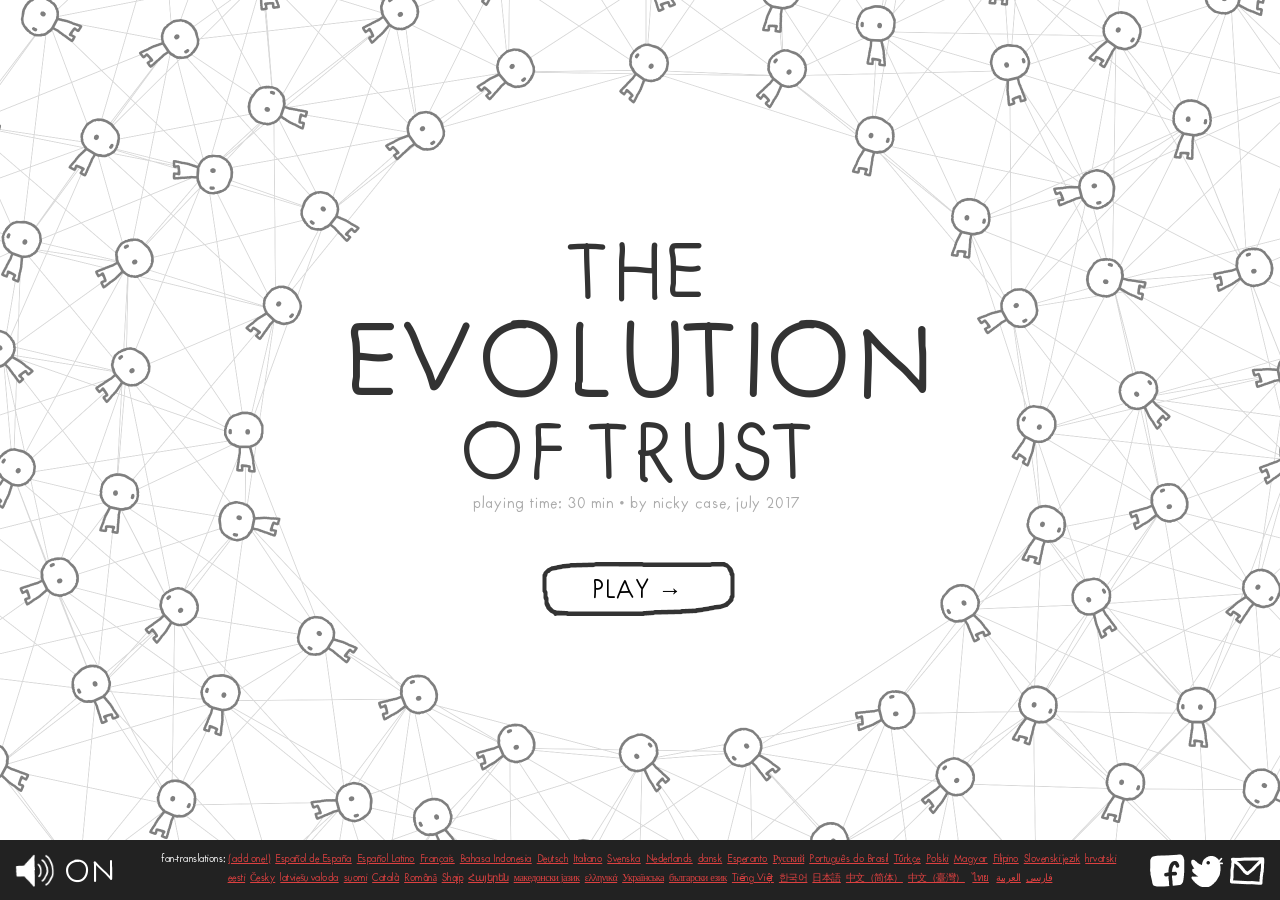
==== index.html @ 4451cc28 "feat(stage-1): Telegram Mini App каркас — порт игры + aiogram-бот Игра (CC0) -> webapp/ as-is; index" ====
<!--

TRANSLATION GUIDE:
https://github.com/ncase/trust#how-to-translate-this-thang

Hello fan-translaters!
First off, thank you so much for taking the time to help out,
I super appreciate it. :3 Anyway, to make translation a bit easier
(or at least less painful) I've scattered comments about on
what things you should translate, plus any additional info

Translate the following files:

    index.html - The title & social sharing text (a few words)
    words.html - All the words for the interactive itself (~3,300 words)
    (optional) notes/index.html - The footnotes (~1,100 words)
    (optional) peeps/index.html - The full credits (a few words)

Many thanks again!

<3,
~ Nicky Case

-->
<!doctype>
<html>
<head>

	<!-- TO TRANSLATE: "title", "description" -->
	<title>The Evolution of Trust</title>
	<meta name="description" content="an interactive guide to the game theory of why &amp; how we trust each other"/>
    <meta content="text/html;charset=utf-8" http-equiv="Content-Type">
	<meta content="utf-8" http-equiv="encoding">
	<meta charset="utf-8">
	<link rel="icon" type="image/png" href="favicon.png">

	<!-- TO TRANSLATE: "name", "description" -->
	<meta itemprop="name" content="The Evolution of Trust">
	<meta itemprop="description" content="an interactive guide to the game theory of why &amp; how we trust each other">
	<meta itemprop="image" content="http://ncase.me/trust/social/thumbnail.png">

	<!-- TO TRANSLATE: "name", "description" -->
	<meta name="twitter:card" content="summary_large_image">
	<meta name="twitter:site" content="@ncasenmare">
	<meta name="twitter:title" content="The Evolution of Trust">
	<meta name="twitter:description" content="an interactive guide to the game theory of why &amp; how we trust each other">
	<meta name="twitter:creator" content="@ncasenmare">
	<meta name="twitter:image" content="http://ncase.me/trust/social/thumbnail.png">

	<!-- TO TRANSLATE: "name", "description" -->
	<meta property="og:title" content="The Evolution of Trust">
	<meta property="og:type" content="website">
	<meta property="og:url" content="http://ncase.me/trust/">
	<meta property="og:image" content="http://ncase.me/trust/social/thumbnail.png">
	<meta property="og:description" content="an interactive guide to the game theory of why &amp; how we trust each other">

	<!-- Telegram Mini App SDK — до игрового кода (Telegram.WebApp должен существовать к window.onload) -->
	<script src="https://telegram.org/js/telegram-web-app.js"></script>
	<meta name="viewport" content="width=device-width, initial-scale=1, viewport-fit=cover">

	<!-- Styles -->
	<link rel="stylesheet" href="css/slides.css?v11">
	<link rel="stylesheet" href="css/balloon.css?v11">

</head>
<body>
	<div id="preloader">loading...</div> <!-- TRANSLATE THIS -->
	<div style="display:none" id="main">
		<div id="slideshow_container">
			<div id="slideshow"></div>
			<div id="scratcher"></div>
		</div>
	</div>
	<div style="display:none" id="footer">
		<div id="sound" sound="on" class="no-select">
			<div id="sound_icon"></div>
			<div id="sound_on">ON</div> <!-- TRANSLATE THIS -->
			<div id="sound_off">OFF</div> <!-- TRANSLATE THIS -->
		</div>
		<div id="select"></div>

		<!-- TRANSLATE "title" & "text". Make sure it's less than 112 characters, for Twitter's sake -->
		<!-- Also, change "link" to whatever the link for the translated version will be! -->
		<sharing title="The Evolution of Trust"
				 text="People no longer trust each other. Why? And how can we fix it? An interactive guide to the game theory of trust:"
				 link="http://ncase.me/trust/"></sharing>

		<!-- List of translations thus far! -->
		<div id="translations">
			fan-translations:
			<a href="https://github.com/ncase/trust#how-to-translate-this-thang" target="_blank">(add one!)</a>&nbsp;
			<a href="https://ccamara.github.io/trust/">Español de España</a>&nbsp;
			<a href="https://maeriens.github.io/trust/">Español Latino</a>&nbsp;
			<a href="https://ayowel.github.io/trust/">Français</a>&nbsp;
			<a href="https://chairulakmal.github.io/trust/">Bahasa Indonesia</a>&nbsp;
			<a href="https://jkoelling.github.io/trust/">Deutsch</a>&nbsp;
			<a href="https://lvdt.github.io/trust/">Italiano</a>&nbsp;
			<a href="http://trust.alicedarner.se/">Svenska</a>&nbsp;
			<a href="https://rayraz.github.io/trust/">Nederlands</a>&nbsp;
			<a href="https://mok0.github.io/trust/">dansk</a>&nbsp;
			<a href="https://januscahill.github.io/trust/">Esperanto</a>&nbsp;
			<a href="https://notdotteam.github.io/trust/">Русский</a>&nbsp;
			<a href="https://brunolemos.github.io/trust/">Português do Brasil</a>&nbsp;
			<a href="https://osaatcioglu.github.io/trust/">Türkçe</a>&nbsp;
			<a href="https://sin.github.io/trust/">Polski</a>&nbsp;
			<a href="http://ncase.me/trust-hu/">Magyar</a>&nbsp;
			<a href="https://tiwalaph.github.io/TiwalaPH/">Filipino</a>&nbsp;
			<a href="https://matejko124.github.io/trust/">Slovenski jezik</a>&nbsp;
			<a href="http://www.varljiv.org/evolucija-povjerenja/index.html">hrvatski</a>&nbsp;
			<a href="http://ncase.me/trust-et/">eesti</a>&nbsp;
			<a href="https://nextghost.github.io/trust/">Česky</a>&nbsp;
			<a href="https://reversedfate.github.io/trust/">latviešu valoda</a>&nbsp;
			<a href="https://1luap.github.io/trust/">suomi</a>&nbsp;
			<a href="https://fbricart.github.io/trust/">Català</a>&nbsp;
			<a href="https://enfactorial.github.io/trust/">Română</a>&nbsp;
			<a href="https://kreshnik.github.io/trust/">Shqip</a>&nbsp;
			<a href="https://kamee.gitlab.io/trust/">Հայերեն</a>&nbsp;
			<a href="https://stosto2.github.io/trust/">македонски јазик</a>&nbsp;
			<a href="https://lightspot21.github.io/trust/">ελληνικά</a>&nbsp;
			<a href="https://yaroslav-f.github.io/trust/">Українська</a>&nbsp;
			<a href="http://ncase.me/trust-bg/">български език</a>&nbsp;
			<a href="https://nghiatt90.github.io/trust-vn/">Tiếng Việt</a>&nbsp;
			<a href="https://osori.github.io/trust-ko/">한국어</a>&nbsp;
			<a href="https://htlife.github.io/trust_jp/">日本語</a>&nbsp;
			<a href="https://sekai.co/trust/">中文（简体）</a>&nbsp;
			<a href="https://audreyt.github.io/trust-zh-TW/">中文（臺灣）</a>	&nbsp;
			<a href="http://myhtmlcopy.epizy.com/trust/">ไทย</a> &nbsp;
			<a href="https://hamed.github.io/trust/">فارسی</a>&nbsp;
			<a href="https://ihoudjedje.github.io/trust/">العربية</a>
		</div>

	</div>
</body>
</html>

<!-- Libraries -->
<script src="js/lib/helpers.js?v11"></script>
<script src="js/lib/pegasus.js?v11"></script>
<script>var c_ = {};</script>
<script src="js/lib/minpubsub.src.js?v11"></script>
<script src="js/lib/q.js?v11"></script>
<script src="js/lib/pixi.min.js?v11"></script>
<script src="js/lib/howler.js?v11"></script>
<script>var createjs = window;</script>
<script src="js/lib/tweenjs-0.6.2.min.js?v11"></script>
<script>Ticker.framerate=60; Ticker.paused=true;</script>
<script src="js/lib/sharing.js?v11"></script>

<!-- Core Engine -->
<script src="js/core/Loader.js?v11"></script>
<script src="js/core/Slideshow.js?v11"></script>
<script src="js/core/SlideSelect.js?v11"></script>
<script src="js/core/Button.js?v11"></script>
<script src="js/core/TextBox.js?v11"></script>
<script src="js/core/Words.js?v11"></script>
<script src="js/core/IncDecNumber.js?v11"></script>
<script src="js/core/Slider.js?v11"></script>
<script src="js/core/Scratcher.js?v11"></script>
<script src="js/core/Background.js?v11"></script>
<script src="js/core/ImageBox.js?v11"></script>
<script src="js/core/PayoffsUI.js?v11"></script>

<!-- Simulations -->
<script src="js/sims/Splash.js?v11"></script>
<script src="js/sims/PD.js?v11"></script>
<script src="js/sims/Iterated.js?v11"></script>
<script src="js/sims/Tournament.js?v11"></script>
<script src="js/sims/SandboxUI.js?v11"></script>

<!-- Slides -->
<script src="js/slides/0_Slides_Intro.js?v11"></script>
<script src="js/slides/1_Slides_OneOff.js?v11"></script>
<script src="js/slides/2_Slides_Iterated.js?v11"></script>
<script src="js/slides/3_Slides_Tournament.js?v11"></script>
<script src="js/slides/4_Slides_Evolution.js?v11"></script>
<script src="js/slides/5_Slides_Distrust.js?v11"></script>
<script src="js/slides/6_Slides_Noise.js?v11"></script>
<script src="js/slides/7_Slides_Sandbox.js?v11"></script>
<script src="js/slides/8_Slides_Conclusion.js?v11"></script>
<script src="js/slides/9_Slides_Credits.js?v11"></script>

<!-- Main Code -->
<script src="js/main.js?v11"></script>

<!-- Telegram-слой (наш) — после main.js: slideshow/publish/subscribe уже определены -->
<script src="js/telegram/init.js?v11"></script>
---- css/slides.css ----
@font-face{
	font-family: 'FuturaHandwritten';
	font-style: normal;
	src: url('FuturaHandwritten.ttf') format('truetype');
}

html,body{
	width: 100%;
	height: 100%;
}

body{

	margin:0;
	overflow: hidden;

	background: #fff;

	font-family: 'FuturaHandwritten';
	color: #333;
	font-size: 20px;

}
#preloader{
	position: absolute;
    margin: auto;
    top: 0;
    left: 0;
    right: 0;
    bottom: 0;
    width: 200px;
    height: 50px;
    font-size: 30px;
    text-align: center;
}
#main{
	width: 100%;
	height: calc(100% - 60px);
	position: relative;
	overflow: hidden;
}
#footer{
	position: absolute;
	z-index: 1000;
	width: 100%;
	height: 60px;
	background: #222;
}
s{
	text-decoration: line-through;
}

#translations{
	margin: 10px auto;
    font-size: 10px;
    line-height: 19px;
    color: #fff;
    text-align: center;
    width: 960px;
    letter-spacing: -0.5px;
}
#translations a{
	color:#dd4040;
}
#translations a:hover{
	color:#ee5151;
}



/*************************/
/******* SOUND *******/
/*************************/
#sound{
	position: absolute;
	left:13px;
	top:5px;
	width: 100px;
	height: 50px;
	cursor: pointer;
}
#sound > div{
	position: absolute;
}
#sound #sound_icon{
	background: url(../assets/ui/sound.png);
	background-size: auto 100%;
	width: 40px;
	height: 40px;
	top: 5px;
	left:2px;
}
#sound #sound_on, #sound #sound_off{
	left: 52px;
    font-size: 30px;
    line-height: 55px;
}
#sound #sound_on{
	color:#fff;
}
#sound #sound_off{
	color:#595959;
}
#sound[sound=off] #sound_icon{
	background-position: -40px 0;
}
#sound[sound=on] #sound_on, #sound[sound=off] #sound_off{
	display: block;
}
#sound[sound=off] #sound_on, #sound[sound=on] #sound_off{
	display: none;
}

.sharing{
	position: absolute;
	width:120px;
	height:40px;
	top:10px;
	right:13px;
}
.sharing img{
	width: 40px;
	height: 40px;
}

/*************************/
/******* SLIDESHOW *******/
/*************************/

#slideshow_container{
	width:0; height:0;
	position:absolute;
	margin:auto;
	top:0; left:0; right:0; bottom:0;
}
#slideshow{

	/*border: 1px solid rgba(0,0,0,0.2);*/
	width:960px;
	height:540px;

	/* Center this thing */
	position: absolute;
	left:-480px;
	top:-270px;

}
.object{
	position: absolute;
	transition: left 0.5s ease-in-out, top 0.5s ease-in-out;
}
.fader{
	transition: opacity 0.5s ease-in-out !important;
}

/******** Text Box ********/

.textbox{}
.textbox > div{
	position: absolute;
}
/* fake bold */
.textbox b{
	font-weight: normal;
	text-shadow:1px 0 0 currentColor;
}


.label{
	position: absolute;
}

/********* Button ********/

.no-select{
	-webkit-user-select: none;
	-moz-user-select: none;
	-ms-user-select: none;
	user-select: none;
	cursor: default;
}
.button{
	z-index: 0;
	-webkit-user-select: none;
	-moz-user-select: none;
	-ms-user-select: none;
	user-select: none;

	transform-origin: 97.5px 27.5px;
	transition: transform 0.1s ease-out;

	text-align: center;
}
.button #background{
	position: absolute;
	background: url(../assets/ui/button.png);
	width:250px; height:125px;
	background-size: 100%;
	top:-35px; left:-30px;
	pointer-events:none;
	cursor: default;
}
.button #text{

	font-family: 'FuturaHandwritten';
	color: #000;
	font-size: 24px;

	width: 180px;
	height: 30px;
	text-align: center;

	position: absolute;
	top:14px; left:5px;

	cursor: default;

}
.button #hitbox{
	position: absolute;
	width:195px; height:55px;
	cursor: pointer;
}
.button[hover=yes]{
	z-index: 100;
	transform: scale(1.02, 1.02);
}
.button[hover=yes] #background{
	background-position: 0px -125px !important;
}
.button[deactivated=yes] #background{
	background-position: 0px -250px !important;
}
.button[deactivated=yes] #text{
	color: #CCCCCC;
}
.button[deactivated=yes] #hitbox{
	display: none;
}
.button[size=short]{
	transform-origin: 57.5px 27.5px;
}
.button[size=short] #background{
	background: url(../assets/ui/button_short.png);
	background-size: 100%;
	width:150px; left:-20px;
}
.button[size=short] #text{
	width:105px;
	/*font-size: 18px;
    top: 18px;*/
}
.button[size=short] #hitbox{
	width:115px;
}
.button[size=long]{
	transform-origin: 172.5px 27.5px;
}
.button[size=long] #background{
	background: url(../assets/ui/button_long.png);
	background-size: 100%;
	width:400px;
}
.button[size=long] #text{
	width:330px;
	top: 11px;
}
.button[size=long] #hitbox{
	width:345px;
}
.button:active{
    transform: scale(0.95, 0.95);
}


/*************************/
/****** SANDBOX UI *******/
/*************************/

#sandbox_tabs{
	position: absolute;
	left: 460px; top:-10px;
	background: url(../assets/ui/sandbox_tabs.png);
	width:500px; height:470px;
	background-size: auto 100%;

	-webkit-user-select: none;  /* Chrome all / Safari all */
	-moz-user-select: none;     /* Firefox all */
	-ms-user-select: none;      /* IE 10+ */
	user-select: none;
	cursor: default;
}
#sandbox_tabs > div{
	position: absolute;
}
#sandbox_tabs .hitbox{
	cursor: pointer;
	font-size: 25px;
	top: 22px;
}
#sandbox_tabs .sandbox_page{
	width: 433px;
	height: 385px;
	left: 33px;
	top: 80px;
}
.incdec{
	width: 0; height: 0;
	position: absolute;
}
.incdec > div{
	position: absolute;
}
.incdec > .incdec_num{
	width:50px; height:50px;
	font-size: 25px;
	text-align: center;
    top: -16px;
    left: -25px;
    cursor: default;
}
.incdec > .incdec_control{
	left:-10px;
	width:20px; height:20px;
	background: url(../assets/ui/sandbox_incdec.png);
	background-size: auto 100%;
	cursor: pointer;
}
.incdec > .incdec_control[arrow=up]{ top:-35px; background-position:0px 0px; }
.incdec > .incdec_control[arrow=up]:hover{ background-position:-20px 0px; }
.incdec > .incdec_control[arrow=down]{ bottom:-35px; background-position:-40px 0px; }
.incdec > .incdec_control[arrow=down]:hover{ background-position:-60px 0px; }

.slider{
	position: absolute;
	height: 40px;
}
.slider > div{
	position: absolute;
}
.slider > .slider_bg{
	top:0;
	width:100%; height:30px;
	background: url(../assets/ui/slider_bg.png);
	background-size: auto 100%;
}
.slider > .slider_knob{
	top:0;
	width:30px; height:30px;
	background: url(../assets/ui/slider_knob.png);
	background-size: 100% 100%;
	cursor: -webkit-grab;
	cursor: -moz-grab;
	cursor: grab;
}
.slider > .slider_knob:active{
	cursor: -webkit-grabbing;
	cursor: -moz-grabbing;
	cursor: grabbing;
}

.sandbox_pop{
	position: absolute;
}
.sandbox_pop>div{
	position: absolute;
}
.sandbox_pop_icon{
	width: 40px;
	height: 40px;
	background: url(../assets/ui/sandbox_hats.png);
	background-size: auto 100%;
}
.sandbox_pop_label{
	font-size: 18px;
    width: 150px;
    top: 8px;
    left: 50px;
}

/*************************/
/******* SCRATCHER *******/
/*************************/

.scratcher{
	position: absolute;
	top:0; left:0;
	width: 100%; height: 100%;
	background: url(../assets/ui/scratch.png);
	background-size: 200% 2000%;
	display: none;

	z-index: 200;
}

/*************************/
/******* SCOREBOARD *******/
/*************************/

#scoreboard{
	position: absolute;
	width:200px; height:100px;
	background: url(../assets/iterated/iterated_scoreboard.png);
	background-size: 100% 100%;
}
#scoreboard > div{
	position: absolute;
	width: 60px; height: 60px;
	text-align: center;
	font-size: 50px;
	color: #666666;
}
#scoreboard > div:nth-child(1){
	left: 20px;
    top: 21px;
}
#scoreboard > div:nth-child(2){
	right: 15px;
    top: 21px;
}

/*************************/
/******* CHARACTERS *******/
/*************************/

.character{
	position: absolute;
	height: 114px;
}
.character #peep{
	background: url(../assets/tournament/peep_characters.png);
	background-size: auto 100%;
	width: 105px;
	height: 114px;
	top: -5px;
    left: -10px;
}
.character #desc{
	width: calc(100% - 100px);
	font-size: 18px;
	height: 114px;
	right: 0;
	line-height: 1.2em;
}
.character #peep[char=tft]{    background-position: 0 0; }
.character #peep[char=all_d]{  background-position: -105px 0; }
.character #peep[char=all_c]{  background-position: -210px 0; }
.character #peep[char=grudge]{ background-position: -315px 0; }
.character #peep[char=prober]{ background-position: -420px 0; }
.character #peep[char=tf2t]{   background-position: -525px 0; }
.character #peep[char=pavlov]{ background-position: -630px 0; }
.character #peep[char=random]{ background-position: -735px 0; }

.tft{ color:#4089DD; }
.all_d{ color:#52537F; }
.all_c{ color:#FF75FF; }
.grudge{ color:#efc701; }
.prober{ color:#f6b24c; }
.tf2t{ color:#88A8CE; }
.pavlov{ color:#86C448; }
.random{ color:#FF5E5E; }

.icon{
	width:25px; height:25px;
	background: url(../assets/ui/sandbox_hats.png);
	background-size: auto 100%;
	display: inline-block;
	position: relative;
    top: 1px;
}
.icon_label{
	display: inline-block;
	font-size: 20px;
	position: relative;
    top: -3px;
}
.tft .icon{ 		background-position: 0 0; }
.all_d .icon{ 	background-position: -25px 0; }
.all_c .icon{ 	background-position: -50px 0; }
.grudge .icon{ 	background-position: -75px 0; }
.prober .icon{ 	background-position: -100px 0; }
.tf2t .icon{ 	background-position: -125px 0; }
.pavlov .icon{ 	background-position: -150px 0; }
.random .icon{ 	background-position: -175px 0; }

/*************************/
/******* MISC STUFF *******/
/*************************/

.score_small{
	width:40px; height:40px;
	background: url(../assets/tournament/score_small.png);
	background-size: auto 100%;
	display: inline-block;
}
.score_small[payoff=R]{ background-position: 0 0; }
.score_small[payoff=T]{ background-position: -40px 0; }
.score_small[payoff=S]{ background-position: -80px 0; }
.score_small[payoff=P]{ background-position: -120px 0; }

/*************************/
/***** SLIDE SELECT ******/
/*************************/

#select{
	width:100%;
	text-align: center;
    padding-top: 15px;
}
#select .dot{
	width: 30px;
	height: 30px;
	border-radius: 40px;
	border: 1px solid #fff;
	display: inline-block;
	margin: 0 5px;
	cursor: pointer;
}
#select .dot[selected]{
	background: #fff;
}

/*************************/
/***** CREDITS ******/
/*************************/

.credits{
	color: #888;
}
.credits .big{
	font-size:40px;
	line-height: 42px;
	color:#fff;
}
.credits .divider{
	display: block;
	height: 40px;
}
.credits a{
	color:#dd4040;
}
.credits a:hover{
	color:#ee5151;
}
---- css/balloon.css ----
button[data-balloon] {
  overflow: visible;
}
[data-balloon] {
  position: relative;
}
[data-balloon]:before,
[data-balloon]:after {
  -ms-filter: "progid:DXImageTransform.Microsoft.Alpha(Opacity=0)";
  filter: alpha(opacity=0);
  -khtml-opacity: 0;
  -moz-opacity: 0;
  opacity: 0;
  pointer-events: none;
  -webkit-transition: all 0.1s ease-out 0.1s;
  transition: all 0.1s ease-out 0.1s;
  bottom: 100%;
  left: 50%;
  position: absolute;
  z-index: 10;
  -webkit-transform: translate(-50%, 10px);
  -ms-transform: translate(-50%, 10px);
  transform: translate(-50%, 10px);
  -webkit-transform-origin: top;
  -ms-transform-origin: top;
  transform-origin: top;
}
[data-balloon]:after {
  background: rgba(17, 17, 17, 0.9);
  border-radius: 4px;
  color: #fff;
  content: attr(data-balloon);
  font-size: 18px;
  padding: .5em 1em;
  white-space: nowrap;
  /*margin-bottom: 11px;*/
  margin-bottom: 26px;
}
[data-balloon]:before {
  background: url('data:image/svg+xml;charset=utf-8,%3Csvg%20xmlns%3D%22http%3A//www.w3.org/2000/svg%22%20width%3D%2236px%22%20height%3D%2212px%22%3E%3Cpath%20fill%3D%22rgba%2817,%2017,%2017,%200.9%29%22%20transform%3D%22rotate%280%29%22%20d%3D%22M2.658,0.000%20C-13.615,0.000%2050.938,0.000%2034.662,0.000%20C28.662,0.000%2023.035,12.002%2018.660,12.002%20C14.285,12.002%208.594,0.000%202.658,0.000%20Z%22/%3E%3C/svg%3E') no-repeat;
  background-size: 100% auto;
  height: 6px;
  width: 18px;
  content: "";
  /*margin-bottom: 5px;*/
  margin-bottom: 20px;
}
[data-balloon]:hover:before,
[data-balloon][data-balloon-visible]:before,
[data-balloon]:hover:after,
[data-balloon][data-balloon-visible]:after {
  -ms-filter: "progid:DXImageTransform.Microsoft.Alpha(Opacity=100)";
  filter: alpha(opacity=100);
  -khtml-opacity: 1;
  -moz-opacity: 1;
  opacity: 1;
  pointer-events: auto;
  -webkit-transform: translate(-50%, 0);
  -ms-transform: translate(-50%, 0);
  transform: translate(-50%, 0);
}
[data-balloon].font-awesome:after {
  font-family: FontAwesome;
}
[data-balloon][data-balloon-break]:after {
  white-space: pre;
}
[data-balloon-pos="down"]:before,
[data-balloon-pos="down"]:after {
  bottom: auto;
  left: 50%;
  top: 100%;
  -webkit-transform: translate(-50%, -10px);
  -ms-transform: translate(-50%, -10px);
  transform: translate(-50%, -10px);
}
[data-balloon-pos="down"]:after {
  margin-top: 11px;
}
[data-balloon-pos="down"]:before {
  background: url('data:image/svg+xml;charset=utf-8,%3Csvg%20xmlns%3D%22http%3A//www.w3.org/2000/svg%22%20width%3D%2236px%22%20height%3D%2212px%22%3E%3Cpath%20fill%3D%22rgba%2817,%2017,%2017,%200.9%29%22%20transform%3D%22rotate%28180%2018%206%29%22%20d%3D%22M2.658,0.000%20C-13.615,0.000%2050.938,0.000%2034.662,0.000%20C28.662,0.000%2023.035,12.002%2018.660,12.002%20C14.285,12.002%208.594,0.000%202.658,0.000%20Z%22/%3E%3C/svg%3E') no-repeat;
  background-size: 100% auto;
  height: 6px;
  width: 18px;
  margin-top: 5px;
  margin-bottom: 0;
}
[data-balloon-pos="down"]:hover:before,
[data-balloon-pos="down"][data-balloon-visible]:before,
[data-balloon-pos="down"]:hover:after,
[data-balloon-pos="down"][data-balloon-visible]:after {
  -webkit-transform: translate(-50%, 0);
  -ms-transform: translate(-50%, 0);
  transform: translate(-50%, 0);
}
[data-balloon-pos="left"]:before,
[data-balloon-pos="left"]:after {
  bottom: auto;
  left: auto;
  right: 100%;
  top: 50%;
  -webkit-transform: translate(10px, -50%);
  -ms-transform: translate(10px, -50%);
  transform: translate(10px, -50%);
}
[data-balloon-pos="left"]:after {
  margin-right: 11px;
}
[data-balloon-pos="left"]:before {
  background: url('data:image/svg+xml;charset=utf-8,%3Csvg%20xmlns%3D%22http%3A//www.w3.org/2000/svg%22%20width%3D%2212px%22%20height%3D%2236px%22%3E%3Cpath%20fill%3D%22rgba%2817,%2017,%2017,%200.9%29%22%20transform%3D%22rotate%28-90%2018%2018%29%22%20d%3D%22M2.658,0.000%20C-13.615,0.000%2050.938,0.000%2034.662,0.000%20C28.662,0.000%2023.035,12.002%2018.660,12.002%20C14.285,12.002%208.594,0.000%202.658,0.000%20Z%22/%3E%3C/svg%3E') no-repeat;
  background-size: 100% auto;
  height: 18px;
  width: 6px;
  margin-right: 5px;
  margin-bottom: 0;
}
[data-balloon-pos="left"]:hover:before,
[data-balloon-pos="left"][data-balloon-visible]:before,
[data-balloon-pos="left"]:hover:after,
[data-balloon-pos="left"][data-balloon-visible]:after {
  -webkit-transform: translate(0, -50%);
  -ms-transform: translate(0, -50%);
  transform: translate(0, -50%);
}
[data-balloon-pos="right"]:before,
[data-balloon-pos="right"]:after {
  bottom: auto;
  left: 100%;
  top: 50%;
  -webkit-transform: translate(-10px, -50%);
  -ms-transform: translate(-10px, -50%);
  transform: translate(-10px, -50%);
}
[data-balloon-pos="right"]:after {
  margin-left: 11px;
}
[data-balloon-pos="right"]:before {
  background: url('data:image/svg+xml;charset=utf-8,%3Csvg%20xmlns%3D%22http%3A//www.w3.org/2000/svg%22%20width%3D%2212px%22%20height%3D%2236px%22%3E%3Cpath%20fill%3D%22rgba%2817,%2017,%2017,%200.9%29%22%20transform%3D%22rotate%2890%206%206%29%22%20d%3D%22M2.658,0.000%20C-13.615,0.000%2050.938,0.000%2034.662,0.000%20C28.662,0.000%2023.035,12.002%2018.660,12.002%20C14.285,12.002%208.594,0.000%202.658,0.000%20Z%22/%3E%3C/svg%3E') no-repeat;
  background-size: 100% auto;
  height: 18px;
  width: 6px;
  margin-bottom: 0;
  margin-left: 5px;
}
[data-balloon-pos="right"]:hover:before,
[data-balloon-pos="right"][data-balloon-visible]:before,
[data-balloon-pos="right"]:hover:after,
[data-balloon-pos="right"][data-balloon-visible]:after {
  -webkit-transform: translate(0, -50%);
  -ms-transform: translate(0, -50%);
  transform: translate(0, -50%);
}
[data-balloon-length]:after {
  white-space: normal;
}
[data-balloon-length="small"]:after {
  width: 80px;
}
[data-balloon-length="medium"]:after {
  width: 150px;
}
[data-balloon-length="large"]:after {
  width: 260px;
}
[data-balloon-length="xlarge"]:after {
  width: 90vw;
}
@media screen and (min-width: 768px) {
  [data-balloon-length="xlarge"]:after {
    width: 380px;
  }
}
[data-balloon-length="fit"]:after {
  width: 100%;
}
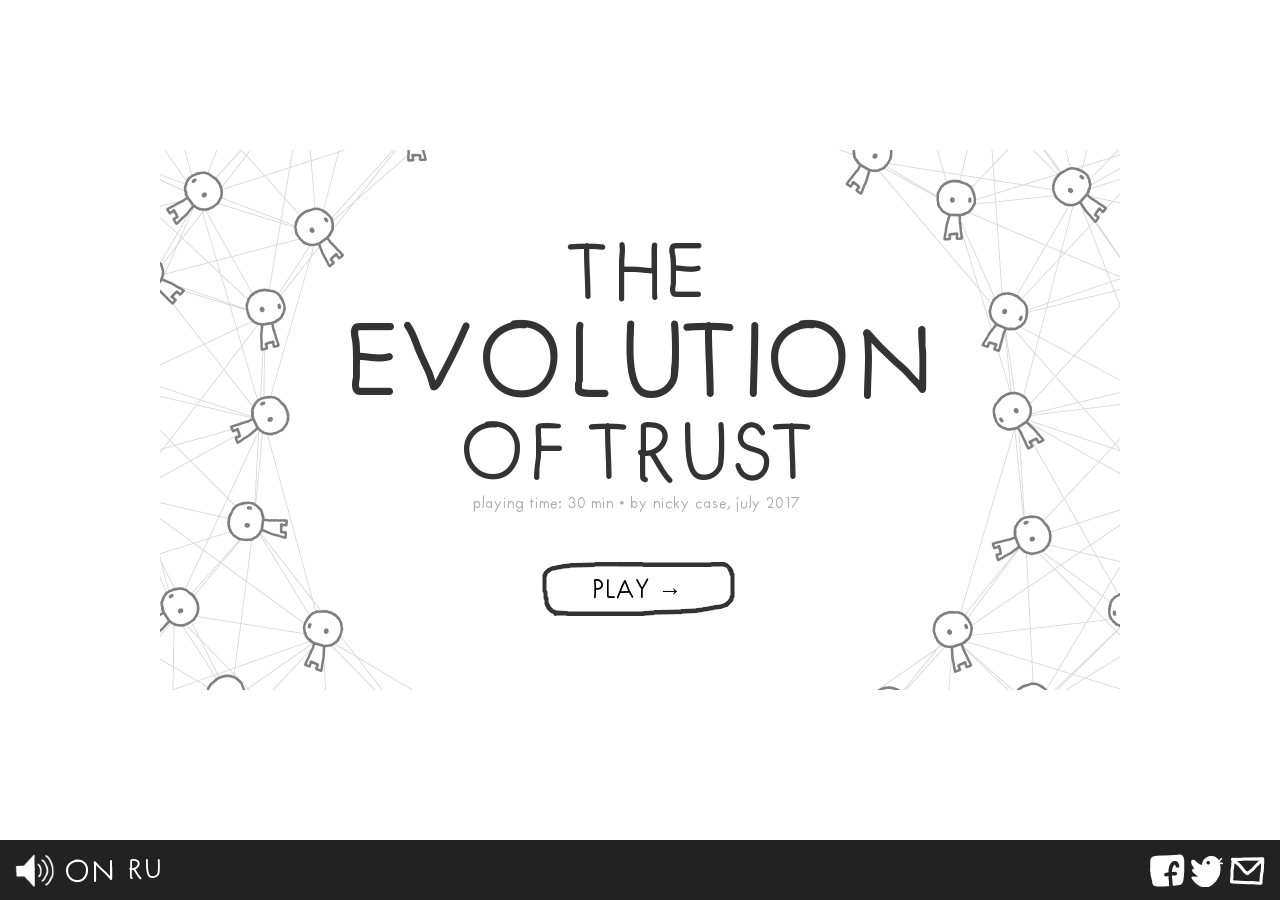
==== commit 9f507961: "feat(stage-2): RU/EN + тема Telegram + хаптика + viewport-fit Фронт-слой: RU/EN-тумблер (Words.texts" ====
--- a/index.html
+++ b/index.html
@@ -77,6 +77,7 @@
 			<div id="sound_on">ON</div> <!-- TRANSLATE THIS -->
 			<div id="sound_off">OFF</div> <!-- TRANSLATE THIS -->
 		</div>
+		<div id="lang_toggle" class="no-select">RU</div>
 		<div id="select"></div>
 
 		<!-- TRANSLATE "title" & "text". Make sure it's less than 112 characters, for Twitter's sake -->
@@ -184,3 +185,5 @@
 
 <!-- Telegram-слой (наш) — после main.js: slideshow/publish/subscribe уже определены -->
 <script src="js/telegram/init.js?v11"></script>
+<script src="js/telegram/lang.js?v11"></script>
+<script src="js/telegram/haptics.js?v11"></script>
--- a/css/slides.css
+++ b/css/slides.css
@@ -145,6 +145,49 @@
 	top:-270px;
 
 }
+
+/* ===== Telegram Mini App (Stage 2) — наш слой: viewport-fit + тема на chrome + lang-toggle =====
+   Идёт ПОСЛЕ оригинальных правил => перекрывает их по порядку.
+   VIEWPORT-FIT: #main = дизайн-кадр 960×540. Симуляции (Splash/Background/Scratcher) меряют свой
+   размер по $("#main").clientWidth — поэтому #main ДОЛЖЕН быть 960×540, иначе splash рендерится по
+   размеру вьюпорта и рассинхронится со слайдами при масштабировании. Масштабируем сам #main
+   (clientWidth остаётся 960 — transform не влияет на layout). letterbox = фон body под тему.
+   DECISION A: игровой кадр (#main) всегда белый; тема Telegram красит только body/футер/UI. */
+html, body{ height: var(--tg-viewport-stable-height, 100%); } /* стабильная высота Telegram-viewport */
+body{ background: var(--tg-theme-bg-color, #fff); overflow: hidden; position: relative; } /* containing block для #main = body (stable-height) */
+#main{
+	width: 960px;
+	height: 540px;
+	position: absolute;
+	top: 0; left: 0; right: 0; bottom: 60px;   /* центрируем над футером (60px) */
+	margin: auto;
+	overflow: hidden;
+	background: #fff;                            /* игра всегда белая (decision A) */
+	transform: scale(var(--game-scale, 1));     /* масштаб задаёт js/telegram/init.js */
+	transform-origin: center center;
+}
+#slideshow_container{ transform: none; }        /* масштаб теперь на #main, не здесь */
+#footer{
+	position: fixed;
+	bottom: 0; left: 0;
+	width: 100%;
+	height: 60px;
+	background: var(--tg-theme-secondary-bg-color, #222);
+}
+#preloader{ color: var(--tg-theme-text-color, #333); }
+#translations{ display: none; }                 /* fan-translations: внешние ссылки бесполезны в Mini App */
+#sound #sound_on{ color: var(--tg-theme-text-color, #fff); }
+#sound #sound_off{ color: var(--tg-theme-hint-color, #595959); }
+#lang_toggle{
+	position: absolute;
+	left: 128px; top: 5px;
+	height: 50px; line-height: 50px;
+	font-size: 26px;
+	cursor: pointer;
+	color: var(--tg-theme-text-color, #fff);
+}
+#lang_toggle:hover{ opacity: 0.7; }
+/* ===== /Telegram Mini App ===== */
 .object{
 	position: absolute;
 	transition: left 0.5s ease-in-out, top 0.5s ease-in-out;
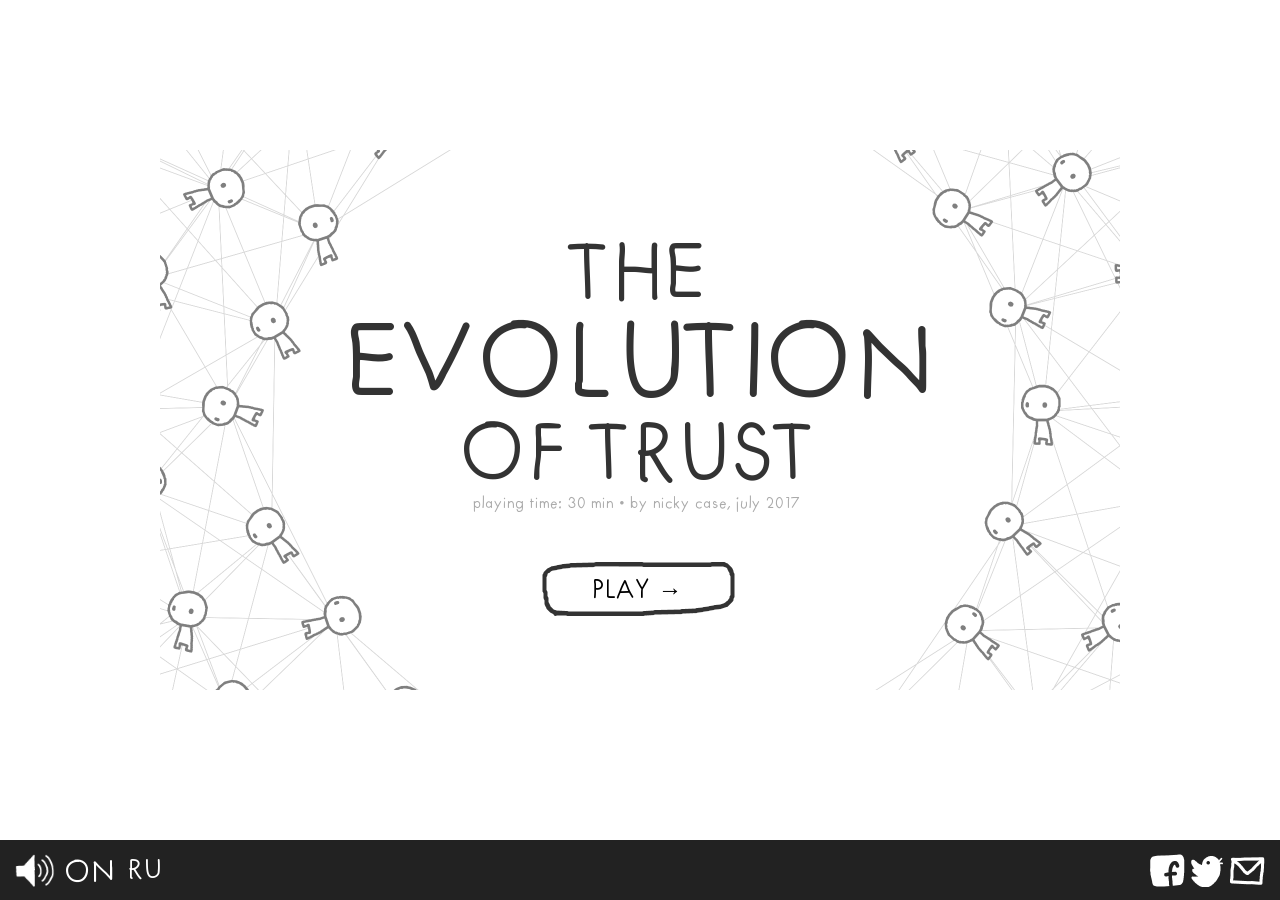
==== commit 0a9b7d5a: "feat(stage-3): сохранение прогресса (CloudStorage) + restore-оверлей save.js: slide+lang в CloudStor" ====
--- a/index.html
+++ b/index.html
@@ -185,5 +185,6 @@
 
 <!-- Telegram-слой (наш) — после main.js: slideshow/publish/subscribe уже определены -->
 <script src="js/telegram/init.js?v11"></script>
+<script src="js/telegram/save.js?v11"></script>
 <script src="js/telegram/lang.js?v11"></script>
 <script src="js/telegram/haptics.js?v11"></script>
--- a/css/slides.css
+++ b/css/slides.css
@@ -187,6 +187,12 @@
 	color: var(--tg-theme-text-color, #fff);
 }
 #lang_toggle:hover{ opacity: 0.7; }
+/* resume-оверлей (Stage 3): «Продолжить / Сначала» — под тему Telegram */
+#resume_overlay{ position: fixed; inset: 0; z-index: 2000; display: flex; align-items: center; justify-content: center; background: rgba(0,0,0,0.45); }
+.resume_box{ background: var(--tg-theme-bg-color, #fff); color: var(--tg-theme-text-color, #333); border-radius: 14px; padding: 24px 22px; max-width: 80%; text-align: center; box-shadow: 0 6px 30px rgba(0,0,0,0.3); }
+.resume_text{ font-size: 22px; margin-bottom: 18px; }
+.resume_btn{ margin: 8px auto 0; padding: 12px 16px; font-family: inherit; font-size: 20px; cursor: pointer; border-radius: 10px; background: var(--tg-theme-button-color, #2ca5e0); color: var(--tg-theme-button-text-color, #fff); }
+.resume_btn--ghost{ background: transparent; color: var(--tg-theme-link-color, #2ca5e0); }
 /* ===== /Telegram Mini App ===== */
 .object{
 	position: absolute;
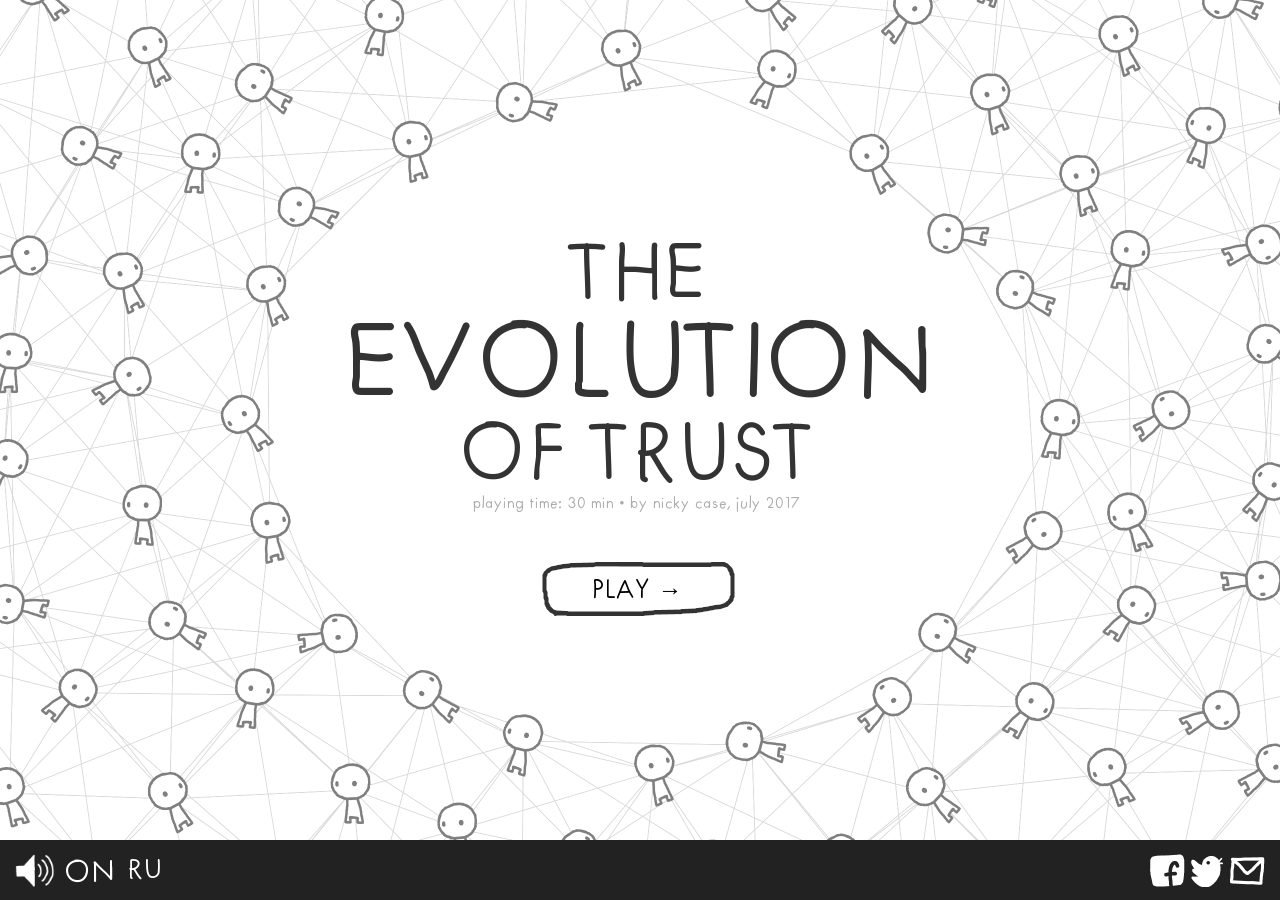
==== commit 53a1331b: "fix(stage-2): viewport-fit через meta width=960 (откат #main-scale хака) Корень обрезки: добавленная" ====
--- a/index.html
+++ b/index.html
@@ -56,7 +56,7 @@
 
 	<!-- Telegram Mini App SDK — до игрового кода (Telegram.WebApp должен существовать к window.onload) -->
 	<script src="https://telegram.org/js/telegram-web-app.js"></script>
-	<meta name="viewport" content="width=device-width, initial-scale=1, viewport-fit=cover">
+	<meta name="viewport" content="width=960">
 
 	<!-- Styles -->
 	<link rel="stylesheet" href="css/slides.css?v11">
--- a/css/slides.css
+++ b/css/slides.css
@@ -146,34 +146,10 @@
 
 }
 
-/* ===== Telegram Mini App (Stage 2) — наш слой: viewport-fit + тема на chrome + lang-toggle =====
-   Идёт ПОСЛЕ оригинальных правил => перекрывает их по порядку.
-   VIEWPORT-FIT: #main = дизайн-кадр 960×540. Симуляции (Splash/Background/Scratcher) меряют свой
-   размер по $("#main").clientWidth — поэтому #main ДОЛЖЕН быть 960×540, иначе splash рендерится по
-   размеру вьюпорта и рассинхронится со слайдами при масштабировании. Масштабируем сам #main
-   (clientWidth остаётся 960 — transform не влияет на layout). letterbox = фон body под тему.
-   DECISION A: игровой кадр (#main) всегда белый; тема Telegram красит только body/футер/UI. */
-html, body{ height: var(--tg-viewport-stable-height, 100%); } /* стабильная высота Telegram-viewport */
-body{ background: var(--tg-theme-bg-color, #fff); overflow: hidden; position: relative; } /* containing block для #main = body (stable-height) */
-#main{
-	width: 960px;
-	height: 540px;
-	position: absolute;
-	top: 0; left: 0; right: 0; bottom: 60px;   /* центрируем над футером (60px) */
-	margin: auto;
-	overflow: hidden;
-	background: #fff;                            /* игра всегда белая (decision A) */
-	transform: scale(var(--game-scale, 1));     /* масштаб задаёт js/telegram/init.js */
-	transform-origin: center center;
-}
-#slideshow_container{ transform: none; }        /* масштаб теперь на #main, не здесь */
-#footer{
-	position: fixed;
-	bottom: 0; left: 0;
-	width: 100%;
-	height: 60px;
-	background: var(--tg-theme-secondary-bg-color, #222);
-}
+/* ===== Telegram Mini App (Stage 2/3) — тема на chrome (decision A: игра белая) + lang-toggle + resume-оверлей =====
+   VIEWPORT-FIT делается через <meta name="viewport" content="width=960"> (как в оригинале: фикс-ширина 960,
+   браузер сам масштабирует под экран). Layout движка и #main НЕ трогаем; body остаётся белым (игра). */
+#footer{ background: var(--tg-theme-secondary-bg-color, #222); } /* только chrome под тему */
 #preloader{ color: var(--tg-theme-text-color, #333); }
 #translations{ display: none; }                 /* fan-translations: внешние ссылки бесполезны в Mini App */
 #sound #sound_on{ color: var(--tg-theme-text-color, #fff); }
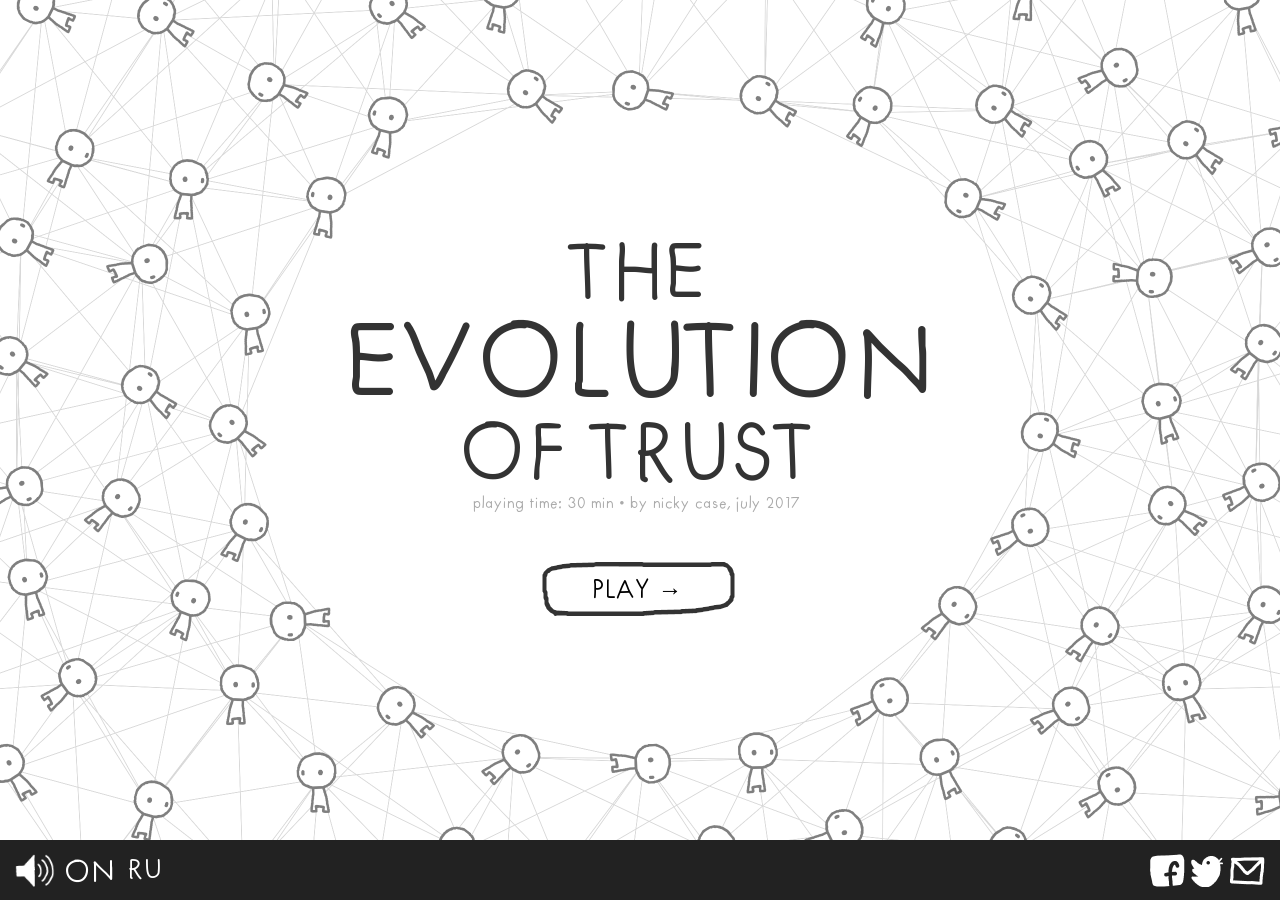
==== commit d40d130e: "feat(mobile-fit): подсказка «поверни телефон» в портрете (mobile only) Игра 16:9: портрет играбелен " ====
--- a/index.html
+++ b/index.html
@@ -64,6 +64,7 @@
 
 </head>
 <body>
+	<div id="rotate_hint" class="no-select"></div> <!-- подсказка о повороте (только mobile+портрет), текст ставит js/telegram/lang.js -->
 	<div id="preloader">loading...</div> <!-- TRANSLATE THIS -->
 	<div style="display:none" id="main">
 		<div id="slideshow_container">
--- a/css/slides.css
+++ b/css/slides.css
@@ -150,6 +150,15 @@
    VIEWPORT-FIT делается через <meta name="viewport" content="width=960"> (как в оригинале: фикс-ширина 960,
    браузер сам масштабирует под экран). Layout движка и #main НЕ трогаем; body остаётся белым (игра). */
 #footer{ background: var(--tg-theme-secondary-bg-color, #222); } /* только chrome под тему */
+/* Подсказка «поверни телефон» — только на мобиле (coarse pointer) в портрете; в ландшафте/на десктопе скрыта */
+#rotate_hint{ display: none; }
+@media (orientation: portrait) and (pointer: coarse){
+	#rotate_hint{
+		display: block; position: fixed; top: 0; left: 0; right: 0; z-index: 3000;
+		padding: 10px 14px; text-align: center; font-size: 16px; line-height: 1.3;
+		background: var(--tg-theme-secondary-bg-color, #222); color: var(--tg-theme-text-color, #fff);
+	}
+}
 #preloader{ color: var(--tg-theme-text-color, #333); }
 #translations{ display: none; }                 /* fan-translations: внешние ссылки бесполезны в Mini App */
 #sound #sound_on{ color: var(--tg-theme-text-color, #fff); }
